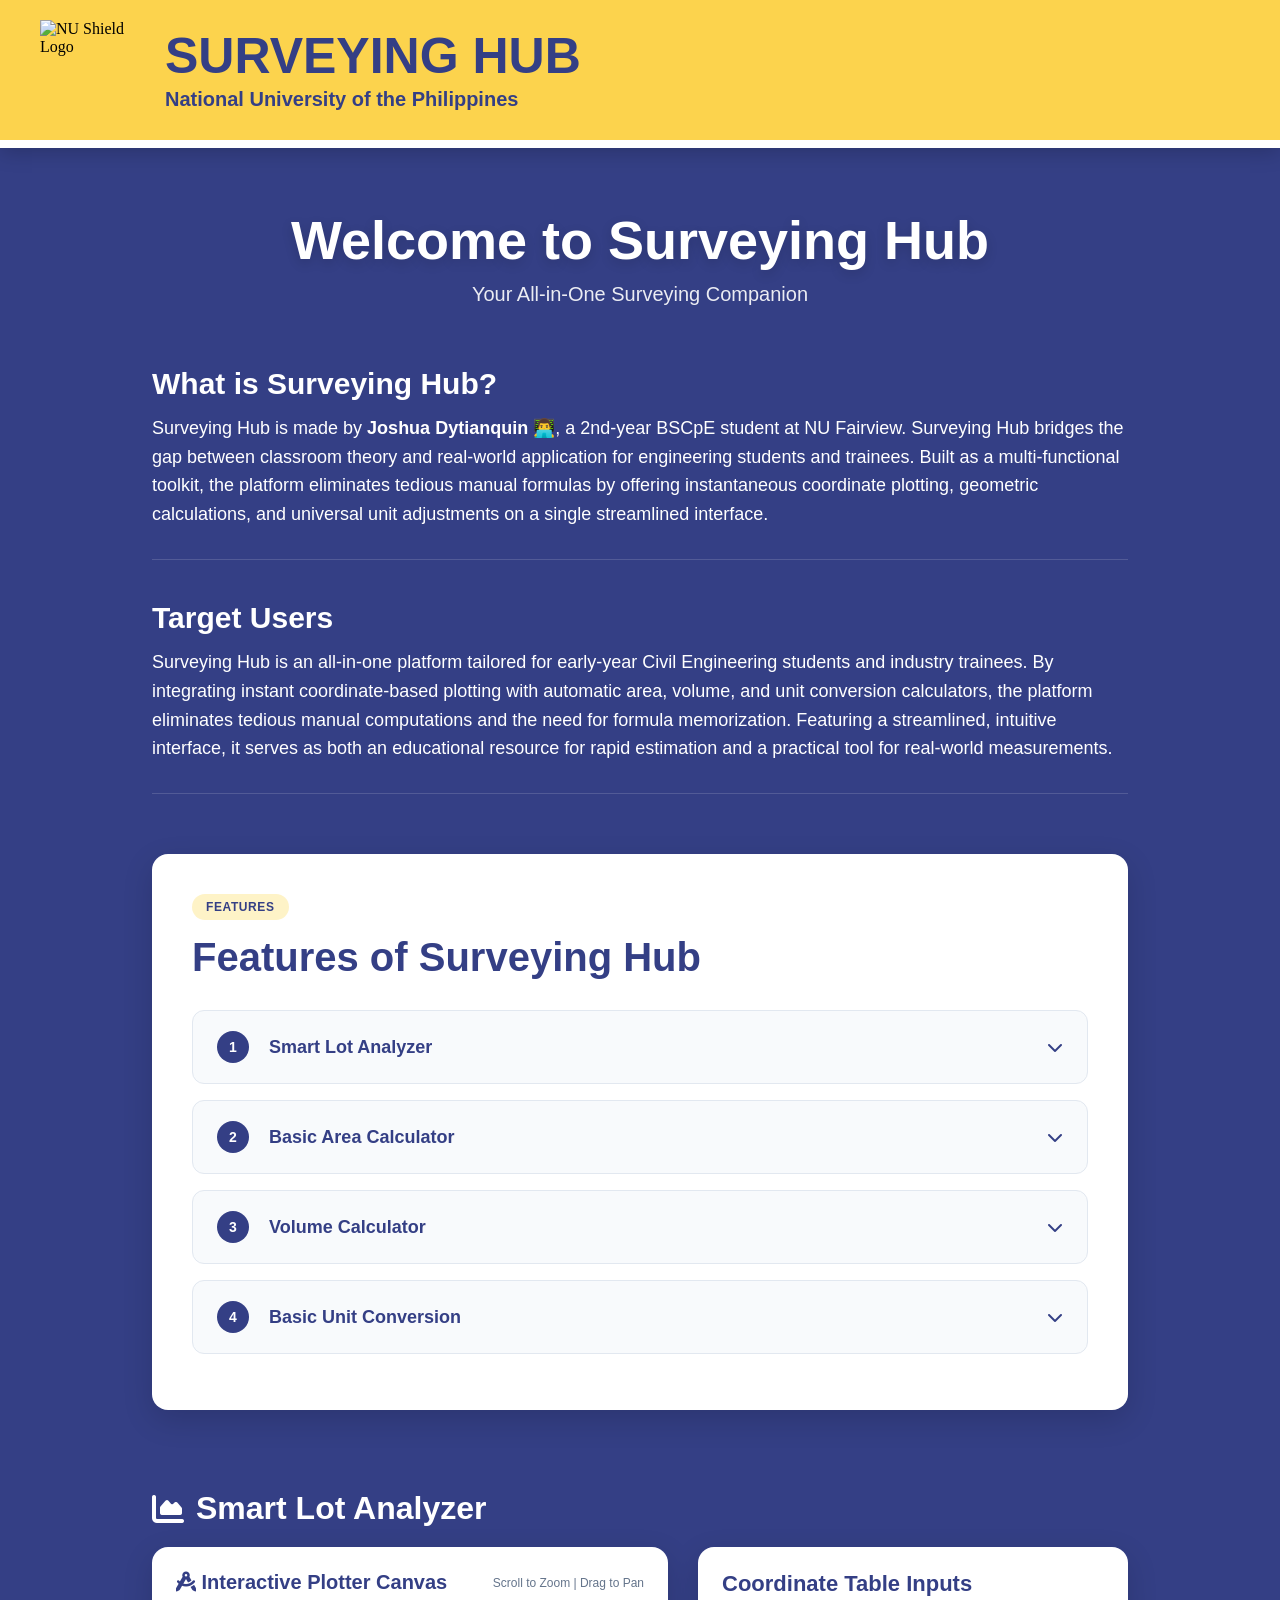
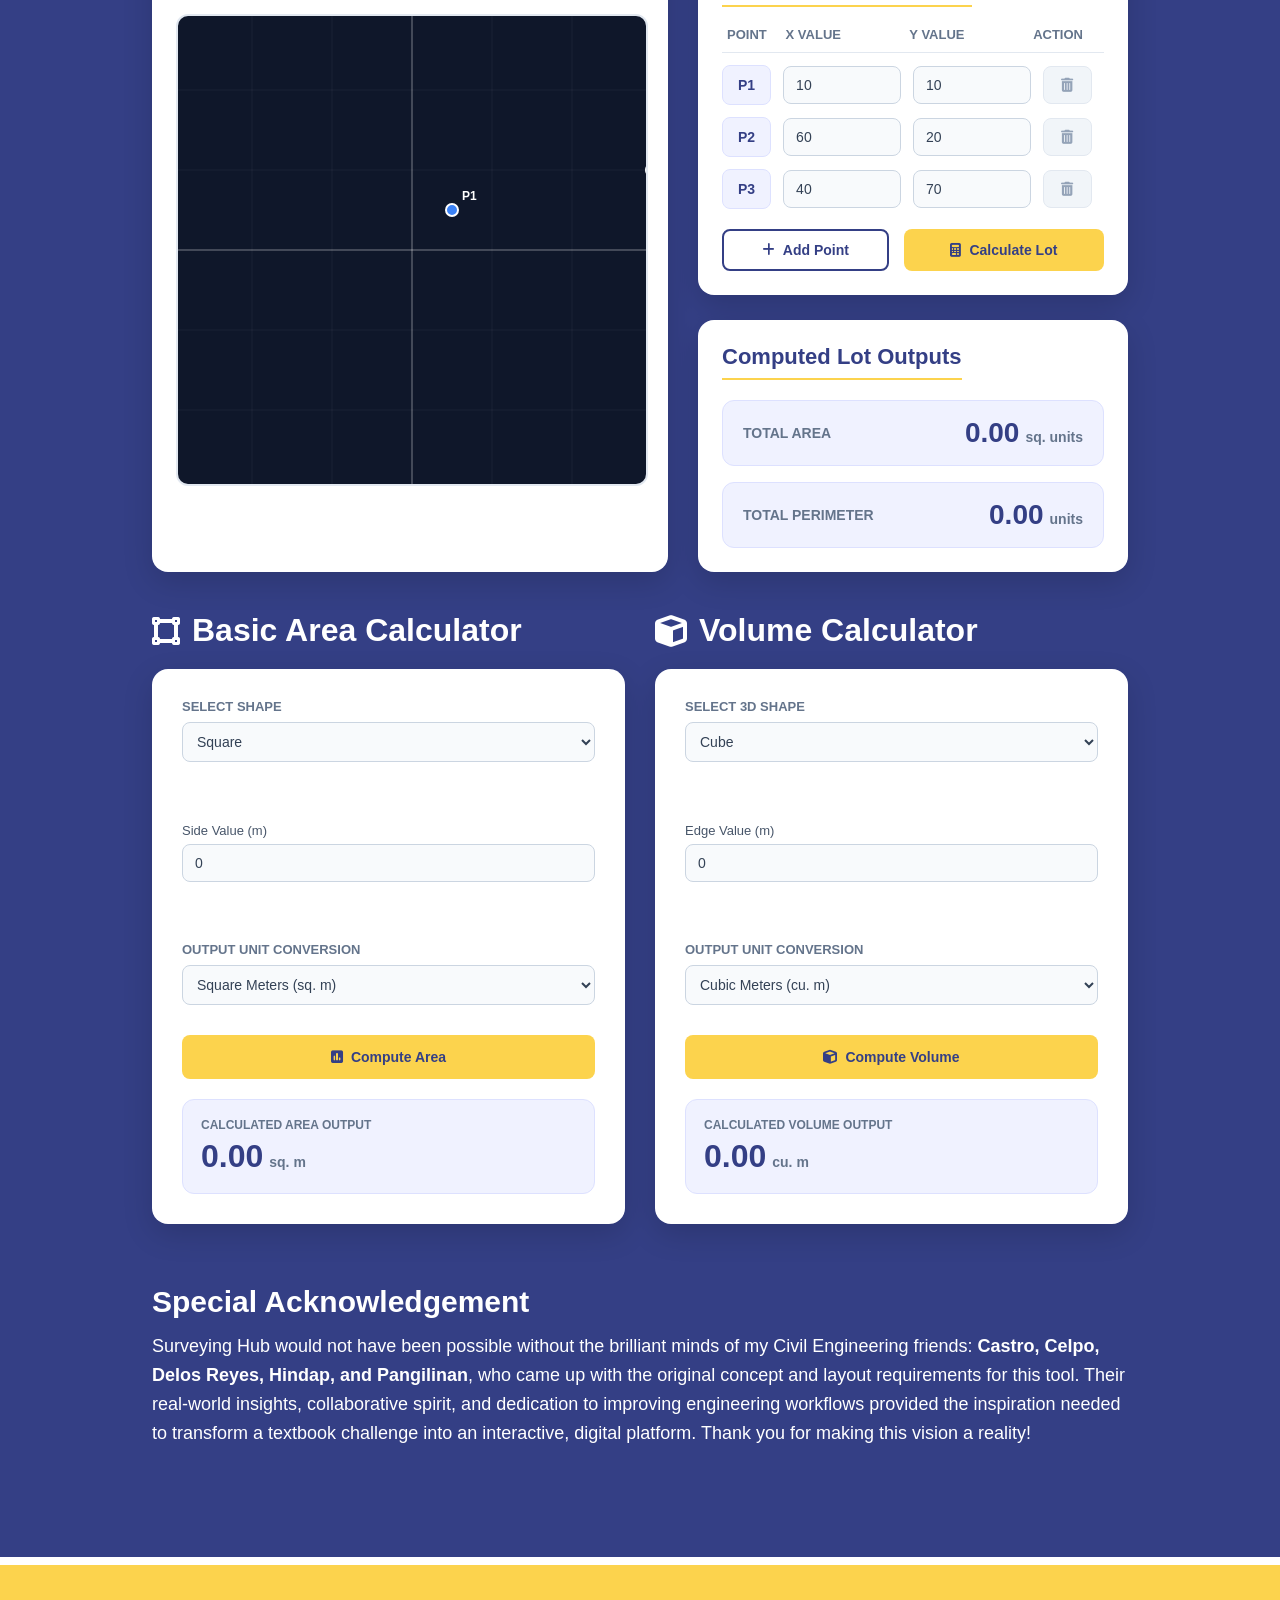
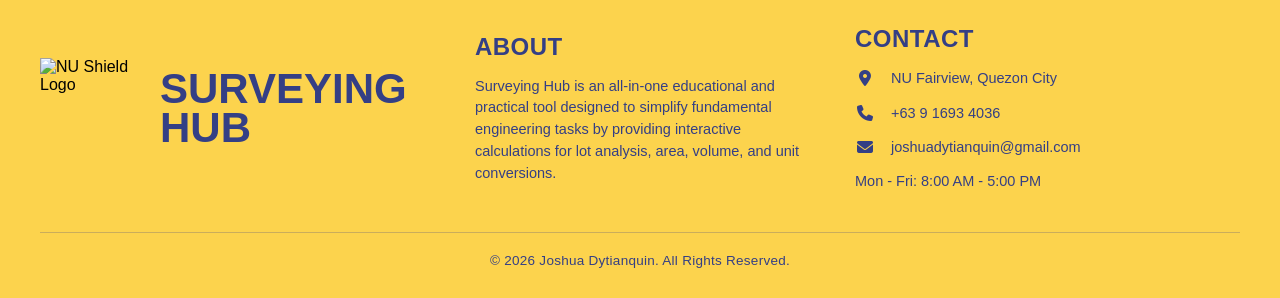
==== index.html @ 3cd9edbf "Rename surveyinghub.html to index.html" ====
<!DOCTYPE html>
<html lang="en">
<head>
    <meta charset="UTF-8">
    <meta name="viewport" content="width=device-width, initial-scale=1.0">
    <title>Surveying Hub</title>
    <link rel="stylesheet" href="https://cdnjs.cloudflare.com/ajax/libs/font-awesome/6.4.2/css/all.min.css">
    <link rel="stylesheet" href="surveyinghub.css">
</head>
<body>

    <div class="content-wrapper">
        <div class="banner-header">   
            <div class="header">
                <img 
                    src="https://upload.wikimedia.org/wikipedia/commons/9/90/NU_shield.svg" 
                    alt="NU Shield Logo"
                    width="100"
                    height="100"
                />
                <div class="header-text">
                    <h1 class="title">SURVEYING HUB</h1>
                    <h2 class="nu-title">National University of the Philippines</h2>
                </div>
            </div>   
        </div>

        <main class="main-content">
            <div class="welcome-section">
                <h1 class="welcome-title">Welcome to Surveying Hub</h1>
                <p class="welcome-text">Your All-in-One Surveying Companion</p>
            </div>

            <div class="description animate-up">
                <h1 class="description-title">What is Surveying Hub?</h1>
                <p class="description-text">Surveying Hub is made by <strong>Joshua Dytianquin 👨‍💻</strong>, a 2nd-year BSCpE student at NU Fairview. Surveying Hub bridges the gap between classroom theory and real-world application for engineering students and trainees. Built as a multi-functional toolkit, the platform eliminates tedious manual formulas by offering instantaneous coordinate plotting, geometric calculations, and universal unit adjustments on a single streamlined interface.</p>
            </div>

            <div class="description animate-up">
                <h1 class="description-title">Target Users</h1>
                <p class="description-text">Surveying Hub is an all-in-one platform tailored for early-year Civil Engineering students and industry trainees. By integrating instant coordinate-based plotting with automatic area, volume, and unit conversion calculators, the platform eliminates tedious manual computations and the need for formula memorization. Featuring a streamlined, intuitive interface, it serves as both an educational resource for rapid estimation and a practical tool for real-world measurements.</p>
            </div>

            <div class="card-feature animate-up">
                <div class="feature-badge">FEATURES</div>
                <h1 class="feature-main-title">Features of Surveying Hub</h1>

                <details class="feature-dropdown">
                    <summary>
                        <div class="summary-left">
                            <span class="feature-number">1</span>
                            <span class="feature-name">Smart Lot Analyzer</span>
                        </div>
                        <i class="fa-solid fa-chevron-down arrow-icon"></i>
                    </summary>
                    <div class="feature-answer">
                        <p>Allows users to input 3 or more dynamic (x, y) coordinate pairs to instantly generate a visual, plotted sketch of the polygon or lot shape. The built-in results panel systematically outputs the computed total area, total perimeter, and a comprehensive coordinates summary list for quick cross-checking and validation.</p>
                    </div>
                </details>

                <details class="feature-dropdown">
                    <summary>
                        <div class="summary-left">
                            <span class="feature-number">2</span>
                            <span class="feature-name">Basic Area Calculator</span>
                        </div>
                        <i class="fa-solid fa-chevron-down arrow-icon"></i>
                    </summary>
                    <div class="feature-answer">
                        <p>Provides rapid area assessments for standard geometric boundaries. Users can seamlessly calculate dimensions for shapes including Circles, Triangles, Rectangles, Squares, and Trapezoids by entering specific variables adapted directly to each configuration.</p>
                    </div>
                </details>

                <details class="feature-dropdown">
                    <summary>
                        <div class="summary-left">
                            <span class="feature-number">3</span>
                            <span class="feature-name">Volume Calculator</span>
                        </div>
                        <i class="fa-solid fa-chevron-down arrow-icon"></i>
                    </summary>
                    <div class="feature-answer">
                        <p>Computes three-dimensional measurements for essential geometric structures. Depending on the selected item—such as a Cube, Rectangular Prism, Cylinder, Sphere, or Cone—the program prompts users for layout parameters to calculate total volume capacities instantly.</p>
                    </div>
                </details>

                <details class="feature-dropdown">
                    <summary>
                        <div class="summary-left">
                            <span class="feature-number">4</span>
                            <span class="feature-name">Basic Unit Conversion</span>
                        </div>
                        <i class="fa-solid fa-chevron-down arrow-icon"></i>
                    </summary>
                    <div class="feature-answer">
                        <p>A specialized processing module designed for surveying-related units. Users select their required data matrix parameters to translate values accurately across fundamental engineering scales without executing manual calculations.</p>
                    </div>
                </details>
            </div>

            <div class="analyzer-section-wrapper animate-up">
                <h2 class="workspace-main-title"><i class="fa-solid fa-chart-area"></i> Smart Lot Analyzer</h2>
                
                <div class="analyzer-workspace">
                    <div class="workspace-left">
                        <div class="canvas-container">
                            <div class="canvas-header">
                                <span><i class="fa-solid fa-compass-drafting"></i> Interactive Plotter Canvas</span>
                                <span class="canvas-hint">Scroll to Zoom | Drag to Pan</span>
                            </div>
                            <canvas id="plotterCanvas" class="canvas-mock"></canvas>
                        </div>
                    </div>

                    <div class="workspace-right">
                        <div class="control-panel">
                            <h2 class="panel-section-title">Coordinate Table Inputs</h2>
                            
                            <div class="coord-row-header">
                                <span>Point</span>
                                <span>X Value</span>
                                <span>Y Value</span>
                                <span>Action</span>
                            </div>

                            <div id="coordinateContainer" class="coordinate-rows-container">
                                <div class="coord-input-row">
                                    <span class="point-index">P1</span>
                                    <input type="number" value="10" class="coord-field coord-x">
                                    <input type="number" value="10" class="coord-field coord-y">
                                    <button type="button" class="delete-row-btn" disabled><i class="fa-solid fa-trash-can"></i></button>
                                </div>
                                <div class="coord-input-row">
                                    <span class="point-index">P2</span>
                                    <input type="number" value="60" class="coord-field coord-x">
                                    <input type="number" value="20" class="coord-field coord-y">
                                    <button type="button" class="delete-row-btn" disabled><i class="fa-solid fa-trash-can"></i></button>
                                </div>
                                <div class="coord-input-row">
                                    <span class="point-index">P3</span>
                                    <input type="number" value="40" class="coord-field coord-x">
                                    <input type="number" value="70" class="coord-field coord-y">
                                    <button type="button" class="delete-row-btn" disabled><i class="fa-solid fa-trash-can"></i></button>
                                </div>
                            </div>
                            
                            <div class="action-buttons-group">
                                <button type="button" id="addPointBtn" class="add-point-btn"><i class="fa-solid fa-plus"></i> Add Point</button>
                                <button type="button" id="calculateBtn" class="calculate-action-btn"><i class="fa-solid fa-calculator"></i> Calculate Lot</button>
                            </div>
                        </div>

                        <div class="results-panel">
                            <h2 class="panel-section-title">Computed Lot Outputs</h2>
                            <div class="output-grid">
                                <div class="output-card">
                                    <span class="output-label">Total Area</span>
                                    <div class="output-value-wrapper">
                                        <span id="areaOutput" class="output-number">0.00</span>
                                        <span class="output-unit">sq. units</span>
                                    </div>
                                </div>
                                <div class="output-card">
                                    <span class="output-label">Total Perimeter</span>
                                    <div class="output-value-wrapper">
                                        <span id="perimeterOutput" class="output-number">0.00</span>
                                        <span class="output-unit">units</span>
                                    </div>
                                </div>
                            </div>
                        </div>
                    </div>
                </div>
            </div>

            <div class="calculators-section-wrapper animate-up">
                <div class="calculator-column-block">
                    <h2 class="workspace-main-title"><i class="fa-solid fa-vector-square"></i> Basic Area Calculator</h2>
                    <div class="calc-box">
                        <div class="selector-wrapper">
                            <label class="input-label-tag">Select Shape</label>
                            <select id="areaShapeSelector" class="calc-select">
                                <option value="square">Square</option>
                                <option value="rectangle">Rectangle</option>
                                <option value="circle">Circle</option>
                                <option value="triangle">Triangle</option>
                                <option value="trapezoid">Trapezoid</option>
                            </select>
                        </div>

                        <div id="areaInputsContainer" class="dynamic-inputs-container"></div>

                        <div class="selector-wrapper">
                            <label class="input-label-tag">Output Unit Conversion</label>
                            <select id="areaUnitSelector" class="calc-select">
                                <option value="sq_m">Square Meters (sq. m)</option>
                                <option value="sq_cm">Square Centimeters (sq. cm)</option>
                                <option value="sq_ft">Square Feet (sq. ft)</option>
                                <option value="hectare">Hectares (ha)</option>
                                <option value="acre">Acres (ac)</option>
                            </select>
                        </div>

                        <button type="button" id="btnCalcArea" class="compute-box-btn"><i class="fa-solid fa-square-poll-vertical"></i> Compute Area</button>

                        <div class="calc-results-display">
                            <span class="calc-result-lbl">Calculated Area Output</span>
                            <div class="calc-result-val-block">
                                <span id="lblAreaResult" class="calc-result-num">0.00</span>
                                <span id="lblAreaUnit" class="calc-result-unit">sq. m</span>
                            </div>
                        </div>
                    </div>
                </div>

                <div class="calculator-column-block">
                    <h2 class="workspace-main-title"><i class="fa-solid fa-cube"></i> Volume Calculator</h2>
                    <div class="calc-box">
                        <div class="selector-wrapper">
                            <label class="input-label-tag">Select 3D Shape</label>
                            <select id="volumeShapeSelector" class="calc-select">
                                <option value="cube">Cube</option>
                                <option value="prism">Rectangular Prism</option>
                                <option value="cylinder">Cylinder</option>
                                <option value="sphere">Sphere</option>
                                <option value="cone">Cone</option>
                            </select>
                        </div>

                        <div id="volumeInputsContainer" class="dynamic-inputs-container"></div>

                        <div class="selector-wrapper">
                            <label class="input-label-tag">Output Unit Conversion</label>
                            <select id="volumeUnitSelector" class="calc-select">
                                <option value="cu_m">Cubic Meters (cu. m)</option>
                                <option value="cu_cm">Cubic Centimeters (cu. cm)</option>
                                <option value="cu_ft">Cubic Feet (cu. ft)</option>
                                <option value="liter">Liters (L)</option>
                                <option value="gallon">Gallons (gal)</option>
                            </select>
                        </div>

                        <button type="button" id="btnCalcVolume" class="compute-box-btn"><i class="fa-solid fa-cube"></i> Compute Volume</button>

                        <div class="calc-results-display">
                            <span class="calc-result-lbl">Calculated Volume Output</span>
                            <div class="calc-result-val-block">
                                <span id="lblVolumeResult" class="calc-result-num">0.00</span>
                                <span id="lblVolumeUnit" class="calc-result-unit">cu. m</span>
                            </div>
                        </div>
                    </div>
                </div>
            </div>

            <div class="description text-white-border animate-up">
                <h1 class="description-title">Special Acknowledgement</h1>
                <p class="description-text no-border-bottom">Surveying Hub would not have been possible without the brilliant minds of my Civil Engineering friends: <strong>Castro, Celpo, Delos Reyes, Hindap, and Pangilinan</strong>, who came up with the original concept and layout requirements for this tool. Their real-world insights, collaborative spirit, and dedication to improving engineering workflows provided the inspiration needed to transform a textbook challenge into an interactive, digital platform. Thank you for making this vision a reality!</p>
            </div>
        </main>

    </div>

    <footer class="site-footer">
        <div class="footer-main">
            
            <div class="brand-block">
                <img 
                    src="https://upload.wikimedia.org/wikipedia/commons/9/90/NU_shield.svg" 
                    alt="NU Shield Logo"
                    width="100"
                    height="100"
                />
                <div class="title-footer">
                    <h1 class="footer-title">SURVEYING</h1>
                    <h1 class="footer-title">HUB</h1>
                </div>
            </div>
                
            <div class="about-prog">
                <h2 class="footer-about">ABOUT</h2>
                <p class="about-text">Surveying Hub is an all-in-one educational and practical tool designed to simplify fundamental engineering tasks by providing interactive calculations for lot analysis, area, volume, and unit conversions.</p>
            </div>

            <div class="contact-section">
                <h3 class="contact">CONTACT</h3>
                <ul class="contact-list">
                    <li>
                        <i class="fa-solid fa-location-dot"></i>
                        <span>NU Fairview, Quezon City</span>
                    </li>
                    <li>
                        <i class="fa-solid fa-phone"></i>
                        <span>+63 9 1693 4036</span>
                    </li>
                    <li>
                        <i class="fa-solid fa-envelope"></i>
                        <span>joshuadytianquin@gmail.com</span>
                    </li>
                    <li>
                        <span>Mon - Fri: 8:00 AM - 5:00 PM</span>
                    </li>
                </ul>
            </div>

        </div>

        <div class="footer-bottom">
            <p>&copy; 2026 Joshua Dytianquin. All Rights Reserved.</p>
        </div>
    </footer>

    <script src="surveyinghub.js"></script>
            
</body>
</html>
---- surveyinghub.css ----
html, body {
    height: 100%;
    margin: 0;
    padding: 0;
    scroll-behavior: smooth;
}

body {
    background-color: #343F85; 
    display: flex;
    flex-direction: column;
    overflow-x: hidden;
}

.content-wrapper {
    flex: 1 0 auto; 
    display: flex;
    flex-direction: column;
}

.main-content {
    flex: 1;
    display: flex;
    flex-direction: column;
    justify-content: center;
    align-items: center;
    padding: 60px 30px;
    box-sizing: border-box;
}

.banner-header {
    background-color: #FCD34D; 
    width: 100%;
    height: auto; 
    border-bottom: 8px solid #FFFFFF;
    box-sizing: border-box;
    box-shadow: 0 4px 20px rgba(0, 0, 0, 0.2);
}

.header {
    display: flex;
    flex-direction: row;
    justify-content: flex-start; 
    align-items: center;        
    gap: 25px;                  
    padding: 20px 40px;         
    width: 100%;
    box-sizing: border-box;
}

.header-text {
    display: flex;
    flex-direction: column;
    gap: 4px; 
}

.title {
    color: #343F85;
    font-family: 'Gill Sans', 'Gill Sans MT', Calibri, 'Trebuchet MS', sans-serif;
    font-size: 50px;     
    font-weight: 800;
    line-height: 1.1;
    text-transform: uppercase;
    margin: 0;          
}

.nu-title {
    color: #343F85;
    font-family: Arial, Helvetica, sans-serif;
    font-size: 20px;
    margin: 0;
}

.welcome-section {
    color: #FFFFFF;
    display: flex;
    flex-direction: column;
    justify-content: center;
    align-items: center;
    text-align: center;
    margin-bottom: 20px;
}

.welcome-title {
    font-family: 'Gill Sans', 'Gill Sans MT', Calibri, 'Trebuchet MS', sans-serif;
    font-size: 54px;
    font-weight: bold;
    margin: 0 0 10px 0;
    line-height: 1.2;
    text-shadow: 0 4px 12px rgba(0, 0, 0, 0.15);
}

.welcome-text {
    font-family: Arial, Helvetica, sans-serif;
    font-size: 20px;
    margin: 0;
    opacity: 0.9;
}

.description {
    color: #FFFFFF;
    display: flex;
    flex-direction: column;
    text-align: left;
    margin: 40px 0 0 0;
    width: 80%;
}

.description-title {
    font-family: 'Gill Sans', 'Gill Sans MT', Calibri, 'Trebuchet MS', sans-serif;
    font-size: 30px;
    font-weight: bold;
    line-height: 1.2;
    margin: 0 0 12px 0;
}

.description-text {
    font-family: Arial, Helvetica, sans-serif;
    font-size: 18px;
    line-height: 1.6;
    margin: 0;
    padding-bottom: 30px;
    border-bottom: 1px solid rgba(255, 255, 255, 0.15);
}

.text-white-border {
    margin-top: 20px;
    margin-bottom: 40px;
}

.no-border-bottom {
    border-bottom: none;
    padding-bottom: 10px;
}

.card-feature {
    background-color: #FFFFFF;
    width: 80%;
    height: auto;
    margin: 60px 0 40px 0;
    padding: 40px;
    box-sizing: border-box;
    border-radius: 16px;
    box-shadow: 0 10px 30px rgba(0, 0, 0, 0.15);
    transition: transform 0.3s ease;
}

.card-feature:hover {
    transform: translateY(-2px);
}

.feature-badge {
    background-color: #FEF3C7;
    color: #343F85;
    font-family: Arial, sans-serif;
    font-size: 12px;
    font-weight: bold;
    letter-spacing: 0.05em;
    padding: 6px 14px;
    border-radius: 20px;
    display: inline-block;
    margin-bottom: 15px;
}

.feature-main-title {
    color: #343F85;
    font-family: 'Gill Sans', 'Gill Sans MT', Calibri, sans-serif;
    font-size: 40px;
    font-weight: bold;
    margin: 0 0 30px 0;
}

.feature-dropdown {
    background-color: #F8FAFC;
    border: 1px solid #E2E8F0;
    border-radius: 12px;
    margin-bottom: 16px;
    overflow: hidden;
    transition: all 0.3s ease;
}

.feature-dropdown:hover {
    border-color: #CBD5E1;
    box-shadow: 0 4px 12px rgba(0,0,0,0.03);
}

summary {
    list-style: none;
    display: flex;
    justify-content: space-between;
    align-items: center;
    padding: 20px 24px;
    cursor: pointer;
    user-select: none;
}

summary::-webkit-details-marker {
    display: none;
}

.summary-left {
    display: flex;
    align-items: center;
    gap: 20px;
}

.feature-number {
    background-color: #343F85;
    color: #FFFFFF;
    font-family: Arial, sans-serif;
    font-weight: bold;
    font-size: 14px;
    width: 32px;
    height: 32px;
    border-radius: 50%;
    display: flex;
    align-items: center;
    justify-content: center;
    flex-shrink: 0;
}

.feature-name {
    color: #343F85;
    font-family: Arial, sans-serif;
    font-size: 18px;
    font-weight: bold;
}

.arrow-icon {
    color: #343F85;
    font-size: 16px;
    transition: transform 0.3s cubic-bezier(0.4, 0, 0.2, 1);
}

.feature-dropdown[open] .arrow-icon {
    transform: rotate(180deg);
}

.feature-answer {
    padding: 0 24px 24px 76px;
    border-top: 1px dashed rgba(52, 63, 133, 0.1);
    background-color: #FFFFFF;
}

.feature-answer p {
    color: #475569;
    font-family: Arial, sans-serif;
    font-size: 15px;
    line-height: 1.6;
    margin: 15px 0 0 0;
}

.analyzer-section-wrapper {
    width: 80%;
    margin: 40px 0 40px 0;
    display: flex;
    flex-direction: column;
    align-items: flex-start;
}

.workspace-main-title {
    color: #FFFFFF;
    font-family: 'Gill Sans', 'Gill Sans MT', Calibri, sans-serif;
    font-size: 32px;
    font-weight: bold;
    margin: 0 0 20px 0;
    display: flex;
    align-items: center;
    gap: 12px;
}

.analyzer-workspace {
    display: flex;
    flex-direction: row;
    width: 100%;
    gap: 30px;
}

.workspace-left {
    flex: 1.2;
    display: flex;
    flex-direction: column;
}

.workspace-right {
    flex: 1;
    display: flex;
    flex-direction: column;
    gap: 25px;
}

.canvas-container {
    background-color: #FFFFFF;
    border-radius: 16px;
    padding: 24px;
    box-sizing: border-box;
    box-shadow: 0 10px 30px rgba(0, 0, 0, 0.15);
    display: flex;
    flex-direction: column;
    height: 100%;
}

.canvas-header {
    color: #343F85;
    font-family: 'Gill Sans', sans-serif;
    font-size: 20px;
    font-weight: bold;
    margin-bottom: 20px;
    display: flex;
    align-items: center;
    gap: 10px;
}

.canvas-hint {
    font-family: Arial, sans-serif;
    font-size: 12px;
    color: #64748B;
    font-weight: normal;
    margin-left: auto;
}

.canvas-mock {
    background-color: #0F172A;
    border: 2px solid #E2E8F0;
    border-radius: 12px;
    width: 100%;
    aspect-ratio: 1 / 1;
    position: relative;
    overflow: hidden;
    cursor: grab;
    display: block;
    transition: box-shadow 0.3s ease;
}

.canvas-mock:active {
    cursor: grabbing;
    box-shadow: inset 0 0 20px rgba(0,0,0,0.6);
}

.control-panel, .results-panel {
    background-color: #FFFFFF;
    border-radius: 16px;
    padding: 24px;
    box-sizing: border-box;
    box-shadow: 0 10px 30px rgba(0, 0, 0, 0.15);
}

.panel-section-title {
    color: #343F85;
    font-family: 'Gill Sans', sans-serif;
    font-size: 22px;
    font-weight: bold;
    margin: 0 0 20px 0;
    border-bottom: 2px solid #FCD34D;
    padding-bottom: 8px;
    display: inline-block;
}

.coord-row-header {
    display: grid;
    grid-template-columns: 0.5fr 1.2fr 1.2fr 0.5fr;
    gap: 12px;
    padding: 0 21px 10px 5px; 
    color: #64748B;
    font-family: Arial, sans-serif;
    font-size: 13px;
    font-weight: bold;
    text-transform: uppercase;
    border-bottom: 1px solid #E2E8F0;
    margin-bottom: 12px;
}

.coordinate-rows-container {
    display: flex;
    flex-direction: column;
    gap: 12px;
    margin-bottom: 20px;
    max-height: 250px; 
    overflow-y: scroll; 
    padding-right: 12px; 
}

.coordinate-rows-container::-webkit-scrollbar,
.dynamic-inputs-container::-webkit-scrollbar {
    width: 6px;
}

.coordinate-rows-container::-webkit-scrollbar-track,
.dynamic-inputs-container::-webkit-scrollbar-track {
    background: #F1F5F9;
    border-radius: 4px;
}

.coordinate-rows-container::-webkit-scrollbar-thumb,
.dynamic-inputs-container::-webkit-scrollbar-thumb {
    background: #CBD5E1;
    border-radius: 4px;
}

.coordinate-rows-container::-webkit-scrollbar-thumb:hover,
.dynamic-inputs-container::-webkit-scrollbar-thumb:hover {
    background: #94A3B8;
}

.coord-input-row {
    display: grid;
    grid-template-columns: 0.5fr 1.2fr 1.2fr 0.5fr;
    gap: 12px;
    align-items: center;
}

.point-index {
    color: #343F85;
    font-family: Arial, sans-serif;
    font-weight: bold;
    font-size: 14px;
    background-color: #F0F2FF;
    height: 38px;
    display: flex;
    align-items: center;
    justify-content: center;
    border-radius: 8px;
    border: 1px solid #DDE1FF;
}

.coord-field {
    width: 100%;
    height: 38px;
    border: 1px solid #CBD5E1;
    border-radius: 8px;
    padding: 0 12px;
    box-sizing: border-box;
    font-family: Arial, sans-serif;
    font-size: 14px;
    color: #334155;
    background-color: #F8FAFC;
    transition: all 0.2s ease;
}

.coord-field:focus {
    outline: none;
    border-color: #343F85;
    background-color: #FFFFFF;
    box-shadow: 0 0 0 3px rgba(52, 63, 133, 0.1);
}

.delete-row-btn {
    height: 38px;
    background-color: #FFE4E6;
    color: #E11D48;
    border: 1px solid #FECDD3;
    border-radius: 8px;
    cursor: pointer;
    display: flex;
    align-items: center;
    justify-content: center;
    font-size: 14px;
    transition: all 0.2s ease;
}

.delete-row-btn:hover:not(:disabled) {
    background-color: #E11D48;
    color: #FFFFFF;
    border-color: #E11D48;
    box-shadow: 0 4px 12px rgba(225, 29, 72, 0.2);
}

.delete-row-btn:disabled {
    background-color: #F1F5F9;
    color: #94A3B8;
    border-color: #E2E8F0;
    cursor: not-allowed;
}

.action-buttons-group {
    display: grid;
    grid-template-columns: 1fr 1.2fr;
    gap: 15px;
}

.add-point-btn {
    height: 42px;
    background-color: #FFFFFF;
    color: #343F85;
    border: 2px solid #343F85;
    border-radius: 8px;
    font-family: Arial, sans-serif;
    font-size: 14px;
    font-weight: bold;
    cursor: pointer;
    display: flex;
    align-items: center;
    justify-content: center;
    gap: 8px;
    transition: all 0.2s ease;
}

.add-point-btn:hover {
    background-color: #343F85;
    color: #FFFFFF;
    box-shadow: 0 4px 12px rgba(52, 63, 133, 0.2);
}

.calculate-action-btn, .compute-box-btn {
    height: 42px;
    background-color: #FCD34D;
    color: #343F85;
    border: none;
    border-radius: 8px;
    font-family: Arial, sans-serif;
    font-size: 14px;
    font-weight: bold;
    cursor: pointer;
    display: flex;
    align-items: center;
    justify-content: center;
    gap: 8px;
    transition: all 0.2s ease;
}

.calculate-action-btn:hover, .compute-box-btn:hover {
    background-color: #FBBF24;
    box-shadow: 0 4px 12px rgba(251, 191, 36, 0.3);
}

.calculate-action-btn:active, .compute-box-btn:active, .add-point-btn:active {
    transform: scale(0.98);
}

.compute-box-btn {
    width: 100%;
    margin-top: 10px;
    height: 44px;
}

.calculators-section-wrapper {
    display: grid;
    grid-template-columns: 1fr 1fr;
    width: 80%;
    gap: 30px;
    margin-bottom: 40px;
}

.calculator-column-block {
    display: flex;
    flex-direction: column;
}

.calc-box {
    background-color: #FFFFFF;
    border-radius: 16px;
    padding: 30px;
    box-sizing: border-box;
    box-shadow: 0 10px 30px rgba(0, 0, 0, 0.15);
    display: flex;
    flex-direction: column;
    gap: 20px;
    flex: 1;
}

.selector-wrapper {
    display: flex;
    flex-direction: column;
    gap: 8px;
}

.input-label-tag {
    color: #64748B;
    font-family: Arial, sans-serif;
    font-size: 13px;
    font-weight: bold;
    text-transform: uppercase;
}

.calc-select {
    height: 40px;
    border: 1px solid #CBD5E1;
    border-radius: 8px;
    padding: 0 10px;
    font-family: Arial, sans-serif;
    font-size: 14px;
    color: #334155;
    background-color: #F8FAFC;
    outline: none;
    cursor: pointer;
    transition: border-color 0.2s ease;
}

.calc-select:focus {
    border-color: #343F85;
}

.dynamic-inputs-container {
    display: flex;
    flex-direction: column;
    gap: 15px;
    min-height: 140px;
    justify-content: center;
}

.calc-input-group {
    display: flex;
    flex-direction: column;
    gap: 6px;
}

.calc-input-group span {
    font-family: Arial, sans-serif;
    font-size: 13px;
    color: #475569;
}

.calc-results-display {
    background-color: #F0F2FF;
    border: 1px solid #DDE1FF;
    border-radius: 12px;
    padding: 18px;
    display: flex;
    flex-direction: column;
    gap: 6px;
    margin-top: auto;
}

.calc-result-lbl {
    color: #64748B;
    font-family: Arial, sans-serif;
    font-size: 12px;
    font-weight: bold;
    text-transform: uppercase;
}

.calc-result-val-block {
    display: flex;
    align-items: baseline;
    gap: 6px;
}

.calc-result-num {
    color: #343F85;
    font-family: 'Gill Sans', sans-serif;
    font-size: 32px;
    font-weight: bold;
}

.calc-result-unit {
    color: #64748B;
    font-family: Arial, sans-serif;
    font-size: 14px;
    font-weight: bold;
}

.output-grid {
    display: flex;
    flex-direction: column;
    gap: 16px;
}

.output-card {
    background-color: #F0F2FF;
    border: 1px solid #DDE1FF;
    border-radius: 12px;
    padding: 16px 20px;
    display: flex;
    justify-content: space-between;
    align-items: center;
}

.output-label {
    color: #64748B;
    font-family: Arial, sans-serif;
    font-size: 14px;
    font-weight: bold;
    text-transform: uppercase;
}

.output-value-wrapper {
    display: flex;
    align-items: baseline;
    gap: 6px;
}

.output-number {
    color: #343F85;
    font-family: 'Gill Sans', sans-serif;
    font-size: 28px;
    font-weight: bold;
}

.output-unit {
    color: #64748B;
    font-family: Arial, sans-serif;
    font-size: 14px;
    font-weight: bold;
}

.site-footer {
    background-color: #FCD34D; 
    width: 100%;
    height: auto; 
    border-top: 8px solid #FFFFFF;
    box-sizing: border-box;
    padding: 60px 40px 30px 40px; 
    font-family: Arial, Helvetica, sans-serif;
    flex-shrink: 0; 
}

.footer-main {
    display: flex;
    flex-direction: row;
    justify-content: space-between; 
    align-items: center;        
    gap: 50px;                      
    max-width: 1200px;              
    margin: 0 auto;                 
}

.brand-block {
    display: flex;
    align-items: center;
    gap: 20px;
    width: 35%;                     
}

.footer-title {
    color: #343F85;
    font-family: 'Gill Sans', 'Gill Sans MT', Calibri, sans-serif;
    font-size: 42px; 
    font-weight: 800;
    line-height: 0.95;
    text-transform: uppercase;
    margin: 0;
}

.about-prog {
    width: 30%;                     
}

.footer-about {
    color: #343F85; 
    margin: 0 0 15px 0;             
    font-size: 24px;
    font-weight: bold;
    letter-spacing: 0.02em;
}

.about-text {
    color: #343F85;
    font-size: 14.5px;
    line-height: 1.5;               
    margin: 0;
}

.contact-section {
    width: 35%;
}

.contact {
    color: #343F85; 
    margin: 0 0 15px 0;             
    font-size: 24px;
    font-weight: bold;
    letter-spacing: 0.02em;
}

.contact-list {
    list-style: none; 
    padding: 0;
    margin: 0; 
    display: flex;
    flex-direction: column;
    gap: 14px;                      
}

.contact-list li {
    display: flex;
    align-items: flex-start;        
    gap: 16px;           
    color: #343F85; 
    font-size: 14.5px;
    line-height: 1.4;
}

.contact-list li i {
    color: #343F85; 
    font-size: 16px;     
    width: 20px;                    
    text-align: center;  
    margin-top: 2px;                
}

.footer-bottom {
    max-width: 1200px;              
    margin: 40px auto 0 auto;       
    padding-top: 20px;              
    border-top: 1px solid rgba(52, 63, 133, 0.25); 
    text-align: center;             
}

.footer-bottom p {
    color: #343F85;                 
    font-size: 13.5px;
    letter-spacing: 0.02em;
    margin: 0;
}

.animate-up {
    opacity: 0;
    transform: translateY(20px);
    animation: fadeUpIn 0.6s ease forwards;
}

.description:nth-child(2) { animation-delay: 0.1s; }
.description:nth-child(3) { animation-delay: 0.2s; }
.card-feature { animation-delay: 0.3s; }
.analyzer-section-wrapper { animation-delay: 0.4s; }
.calculators-section-wrapper { animation-delay: 0.5s; }

@keyframes fadeUpIn {
    to {
        opacity: 1;
        transform: translateY(0);
    }
}

@media (max-width: 992px) {
    .header {
        flex-direction: column;     
        text-align: center;
        gap: 15px;
    }
    
    .title {
        font-size: 38px;            
    }

    .footer-main {
        flex-direction: column;     
        gap: 40px;
    }
    
    .analyzer-section-wrapper, .analyzer-workspace, .calculators-section-wrapper {
        flex-direction: column;
        width: 100%;
    }

    .action-buttons-group {
        grid-template-columns: 1fr;
    }

    .main-content, .brand-block, .about-prog, .contact-section, .card-feature {
        width: 100%;                
    }
    
    .feature-answer {
        padding: 0 24px 24px 24px;
    }
    
    .coord-row-header {
        padding-right: 5px;
    }
    
    .coordinate-rows-container {
        padding-right: 0;
    }
}
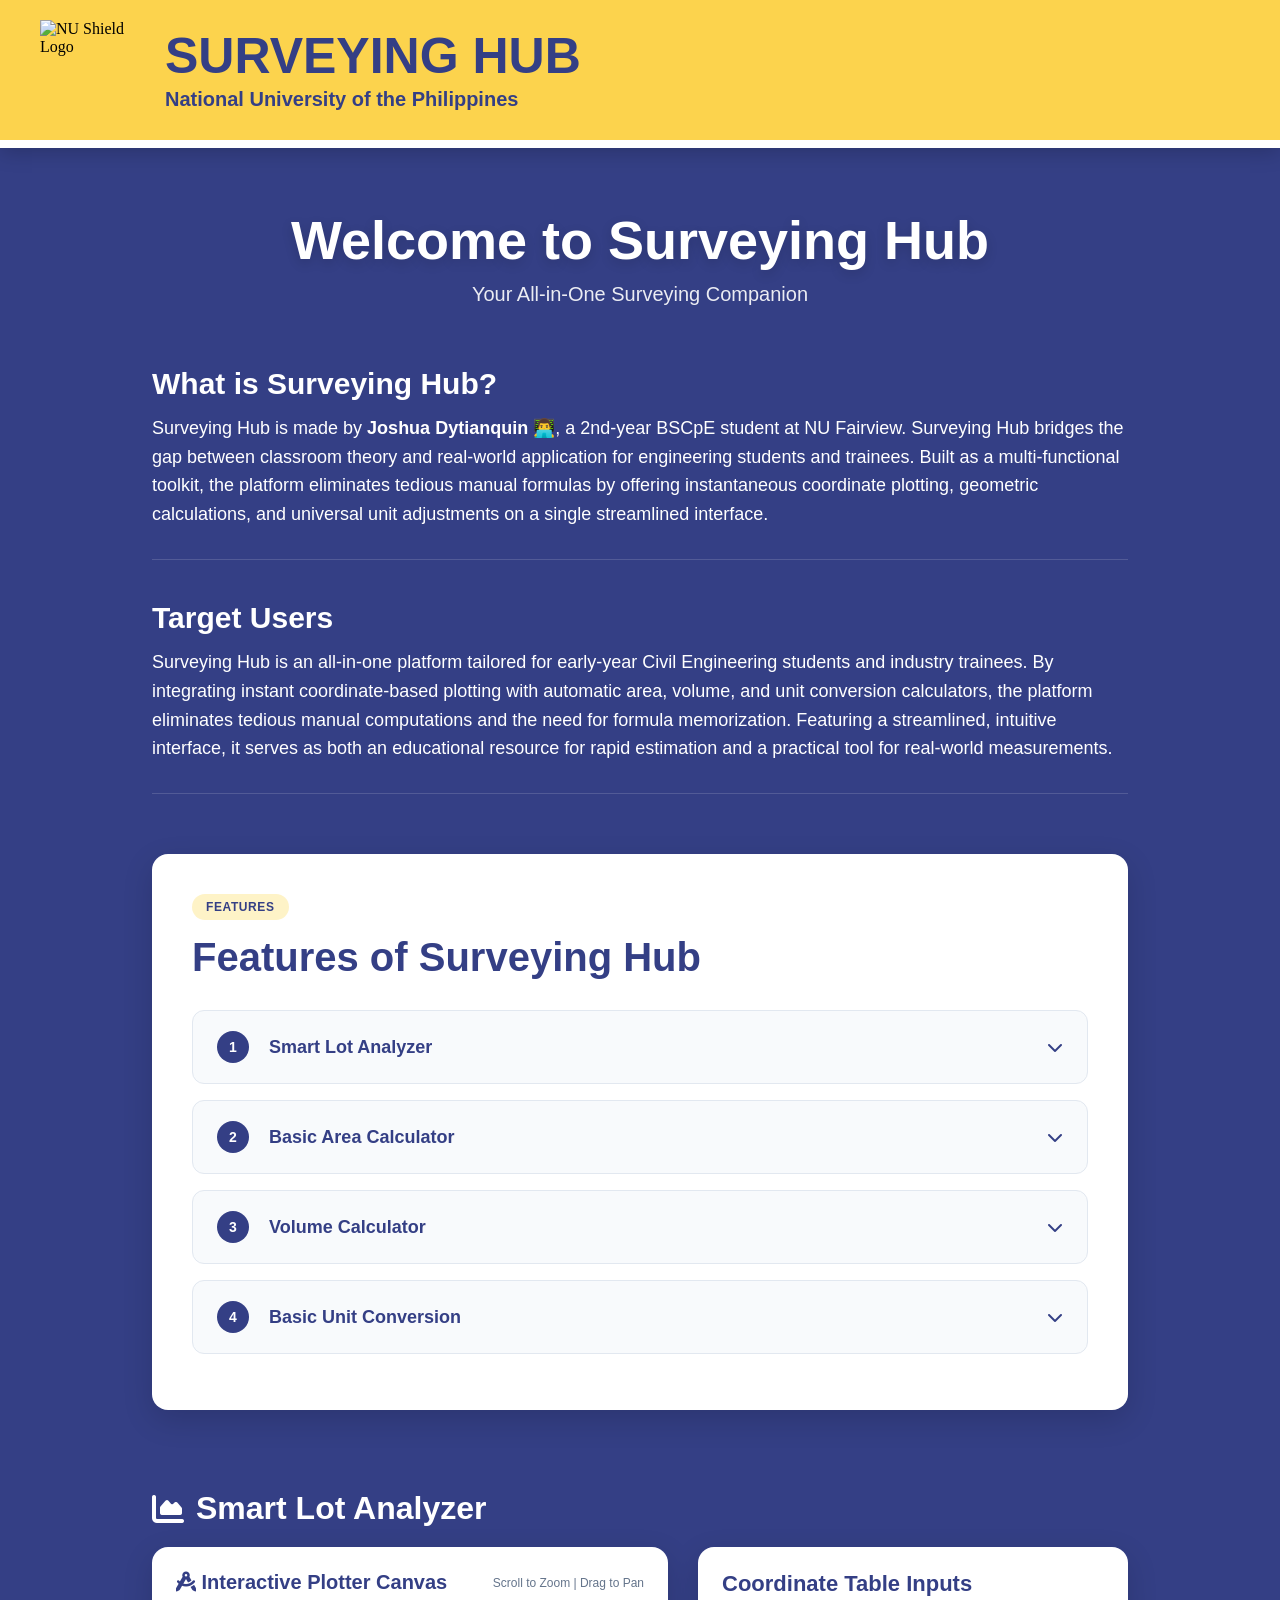
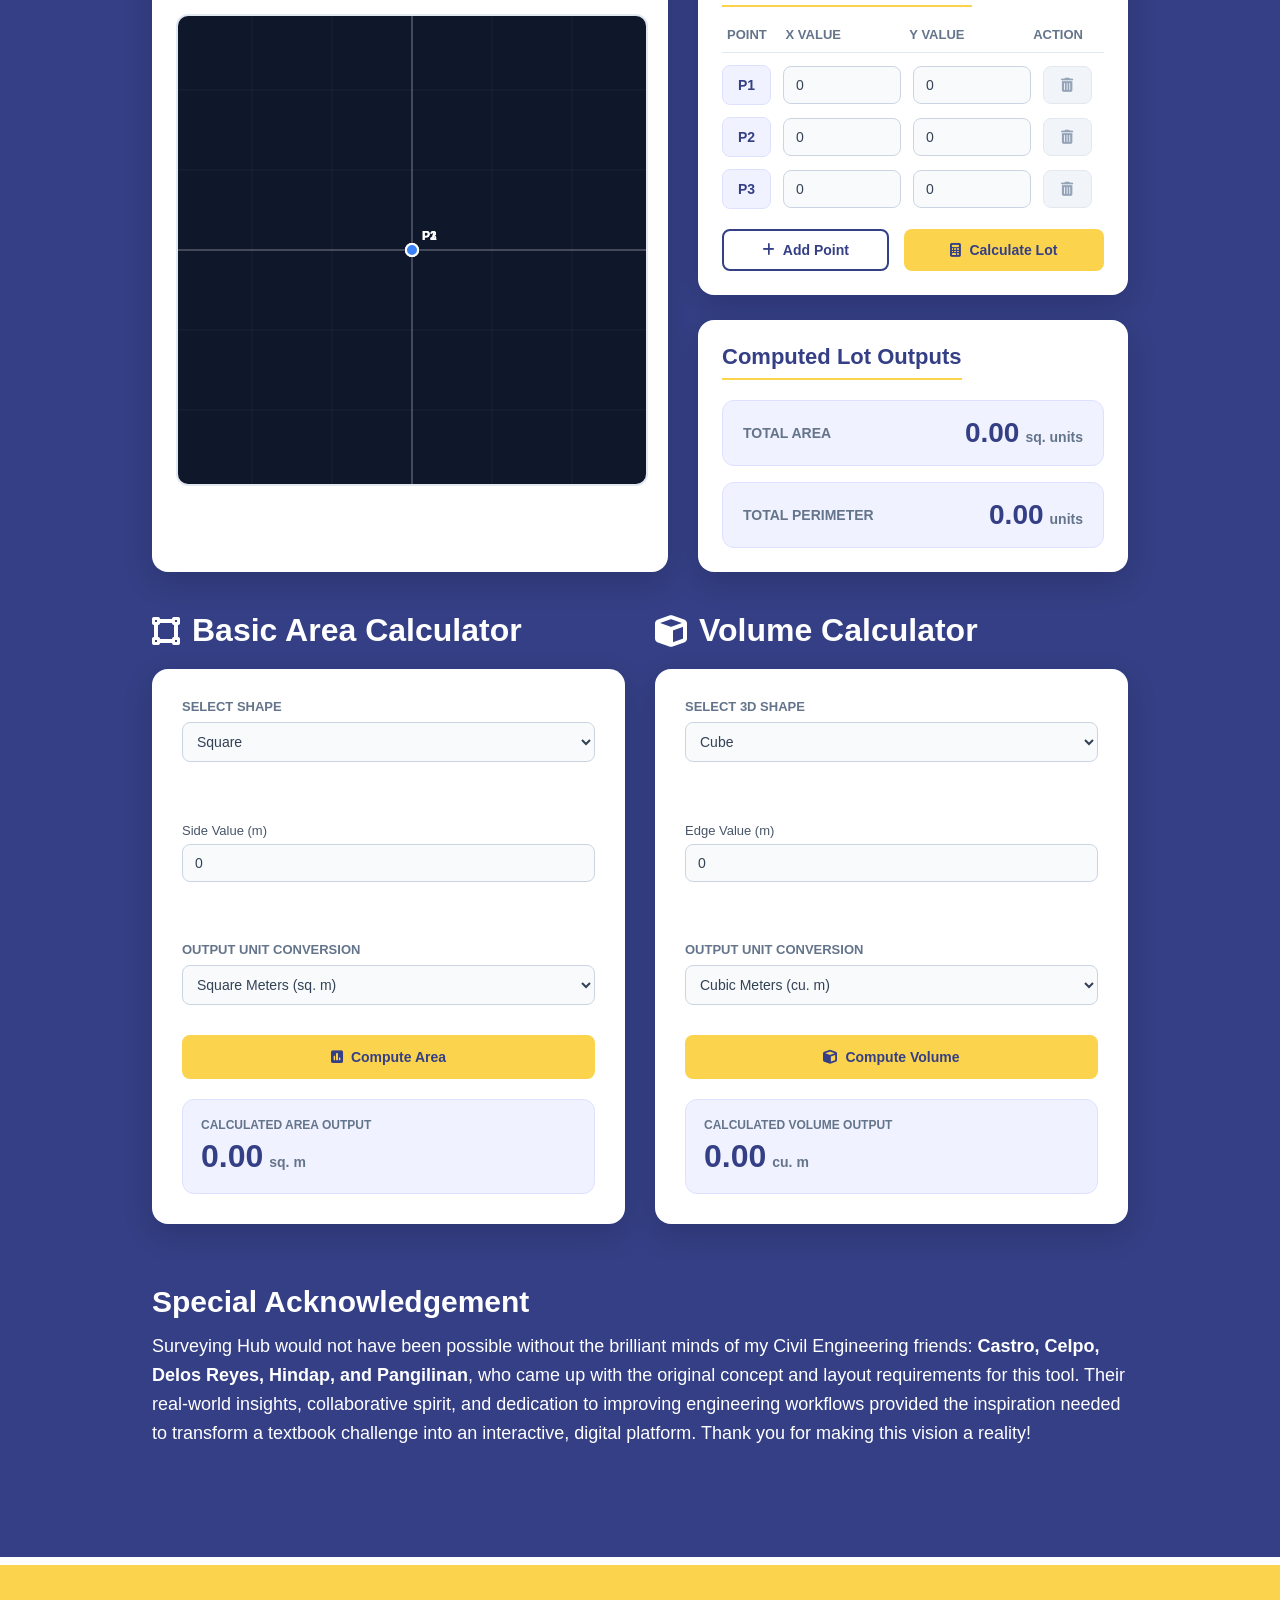
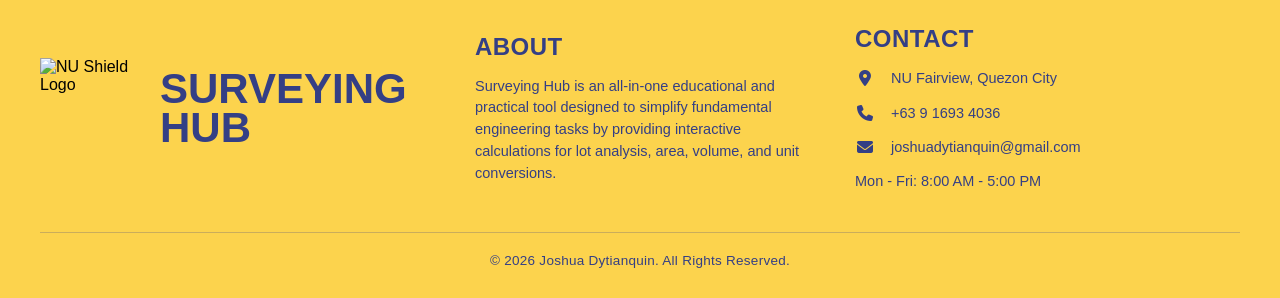
==== commit 40fd78a3: "Update index.html" ====
--- a/index.html
+++ b/index.html
@@ -126,20 +126,20 @@
                             <div id="coordinateContainer" class="coordinate-rows-container">
                                 <div class="coord-input-row">
                                     <span class="point-index">P1</span>
-                                    <input type="number" value="10" class="coord-field coord-x">
-                                    <input type="number" value="10" class="coord-field coord-y">
+                                    <input type="number" value="0" class="coord-field coord-x">
+                                    <input type="number" value="0" class="coord-field coord-y">
                                     <button type="button" class="delete-row-btn" disabled><i class="fa-solid fa-trash-can"></i></button>
                                 </div>
                                 <div class="coord-input-row">
                                     <span class="point-index">P2</span>
-                                    <input type="number" value="60" class="coord-field coord-x">
-                                    <input type="number" value="20" class="coord-field coord-y">
+                                    <input type="number" value="0" class="coord-field coord-x">
+                                    <input type="number" value="0" class="coord-field coord-y">
                                     <button type="button" class="delete-row-btn" disabled><i class="fa-solid fa-trash-can"></i></button>
                                 </div>
                                 <div class="coord-input-row">
                                     <span class="point-index">P3</span>
-                                    <input type="number" value="40" class="coord-field coord-x">
-                                    <input type="number" value="70" class="coord-field coord-y">
+                                    <input type="number" value="0" class="coord-field coord-x">
+                                    <input type="number" value="0" class="coord-field coord-y">
                                     <button type="button" class="delete-row-btn" disabled><i class="fa-solid fa-trash-can"></i></button>
                                 </div>
                             </div>
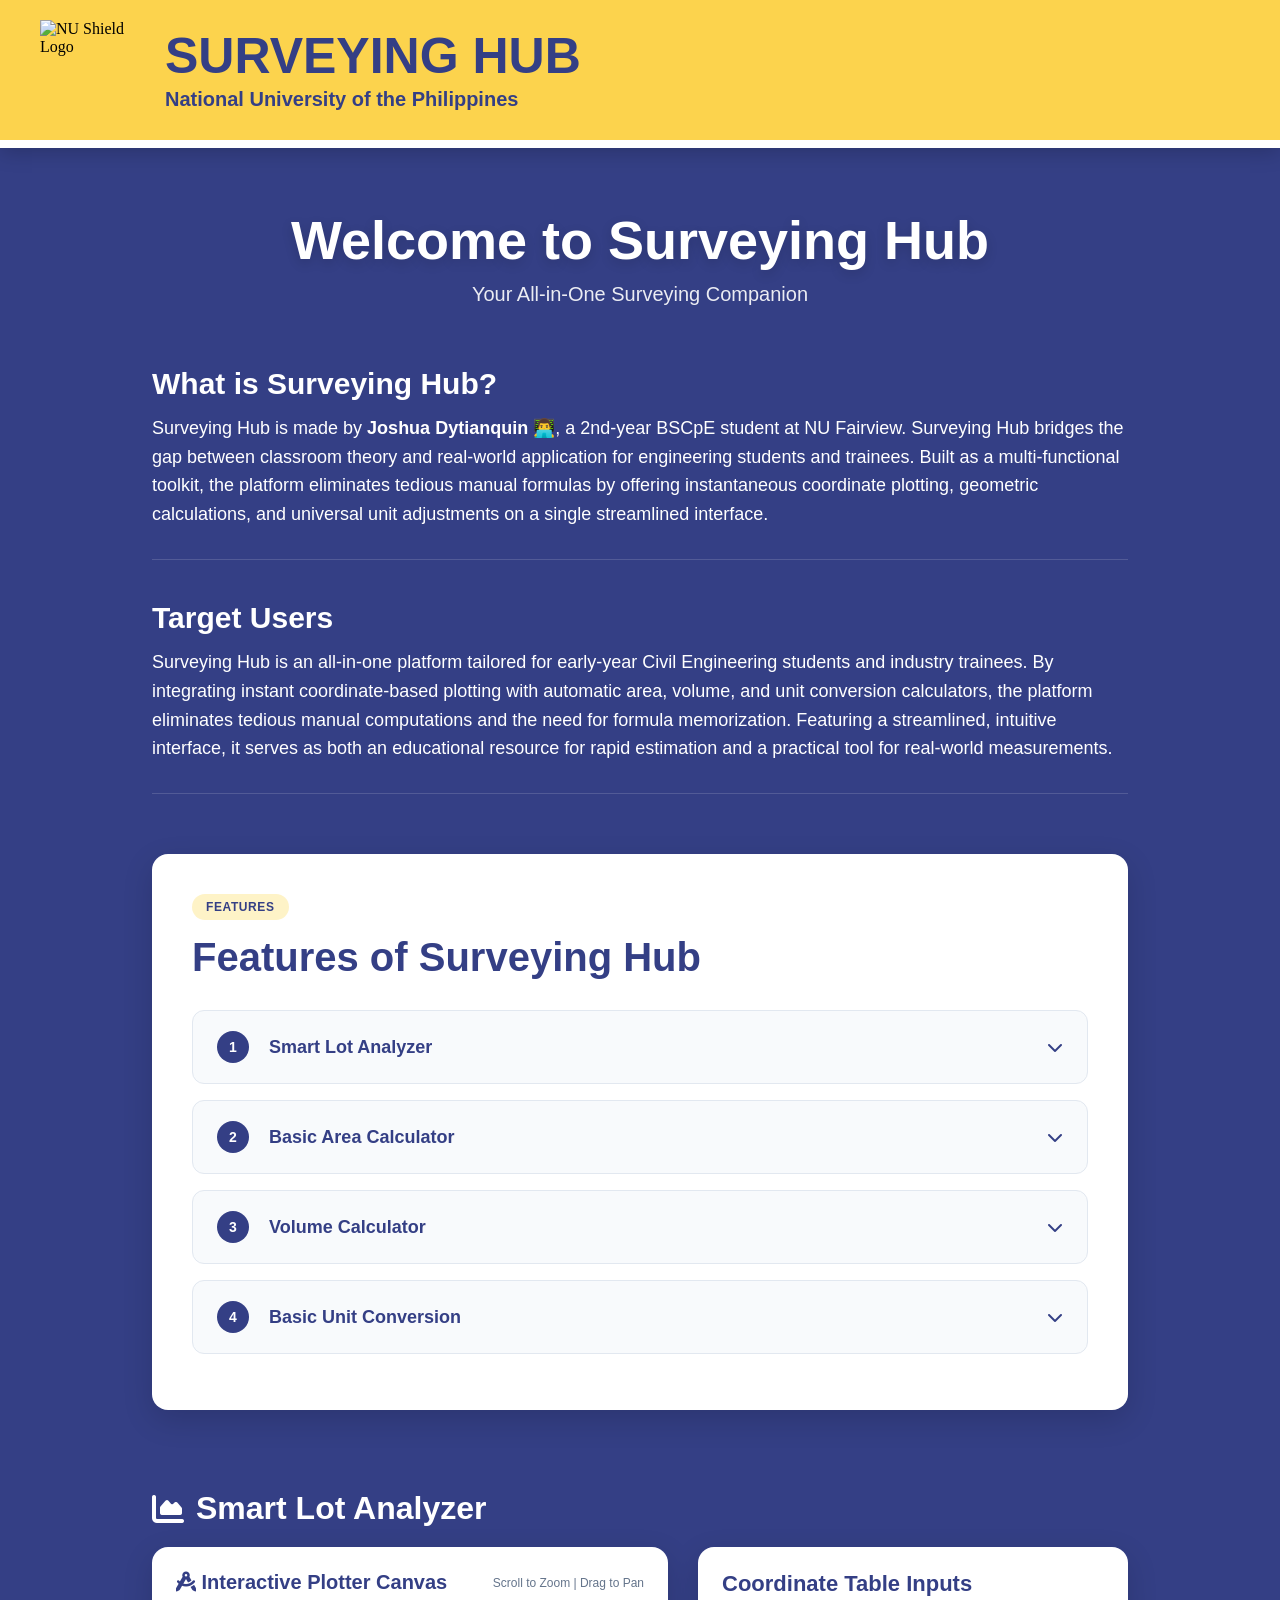
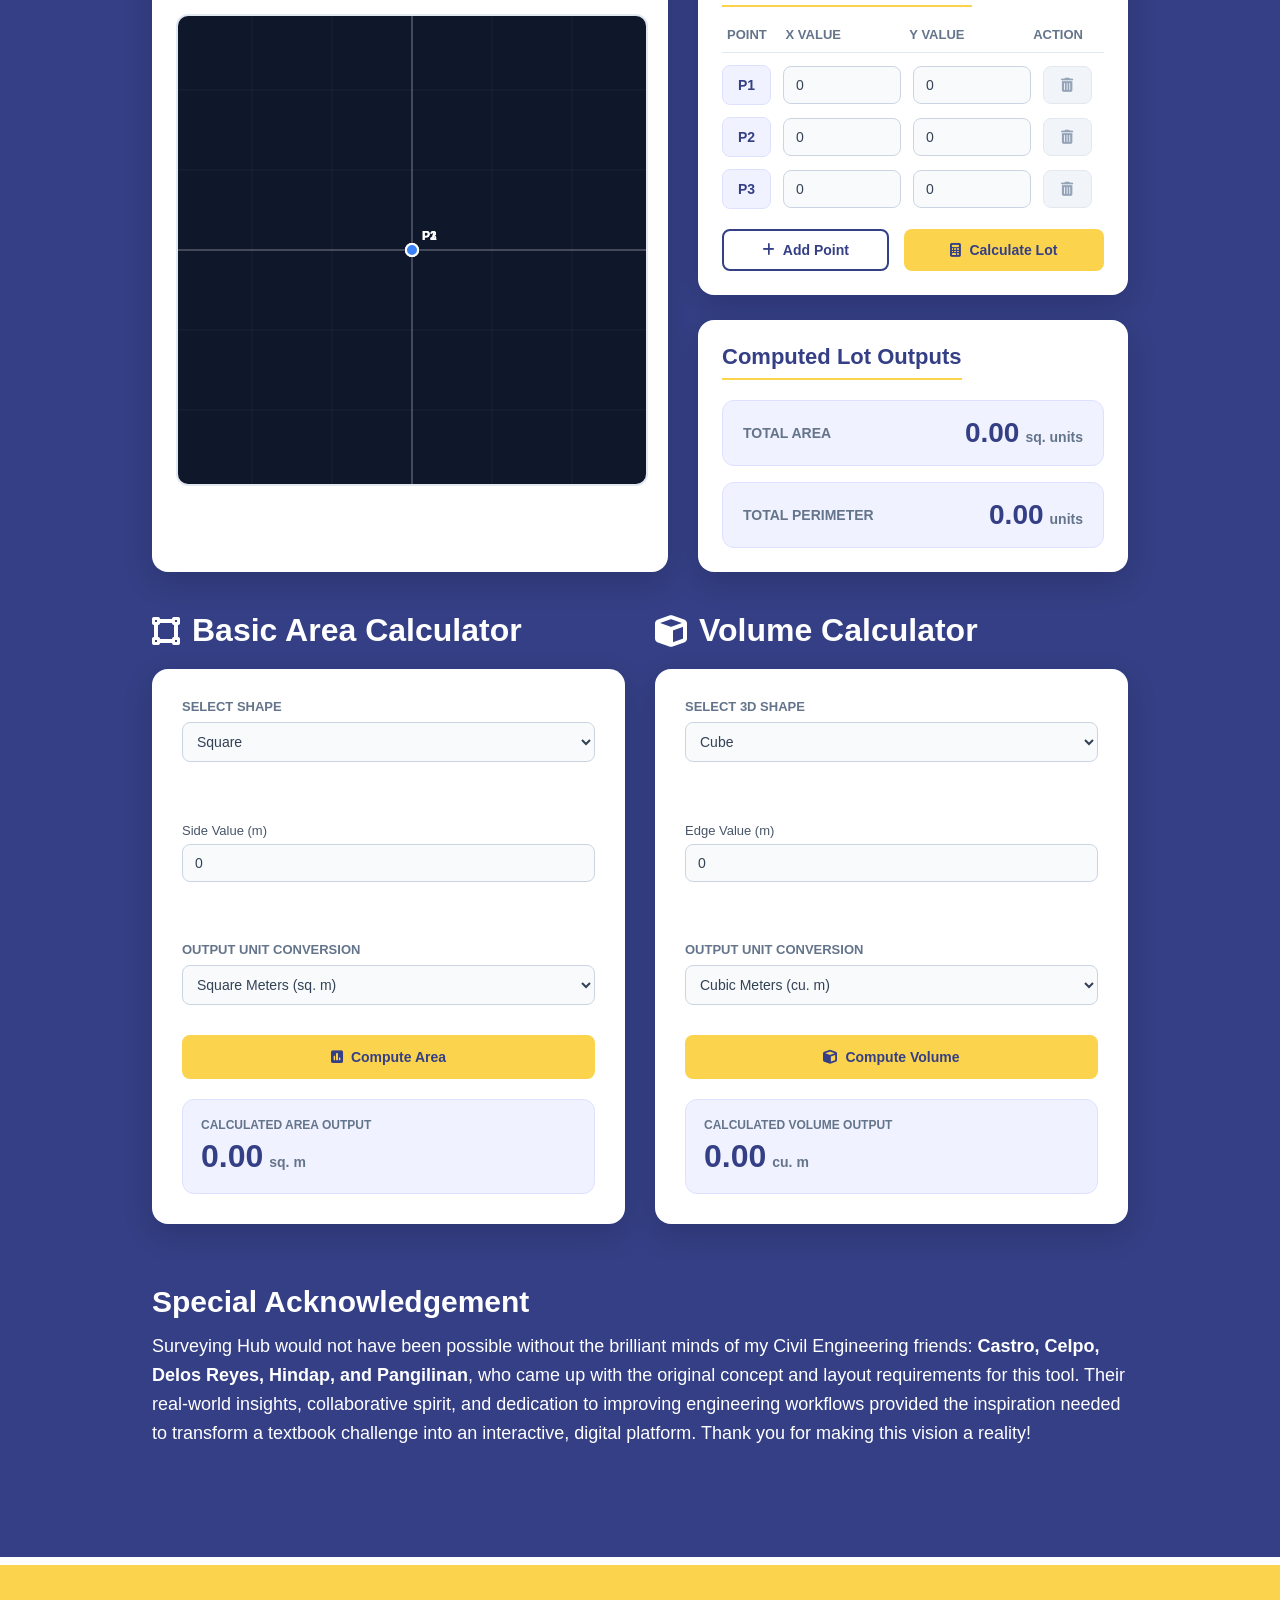
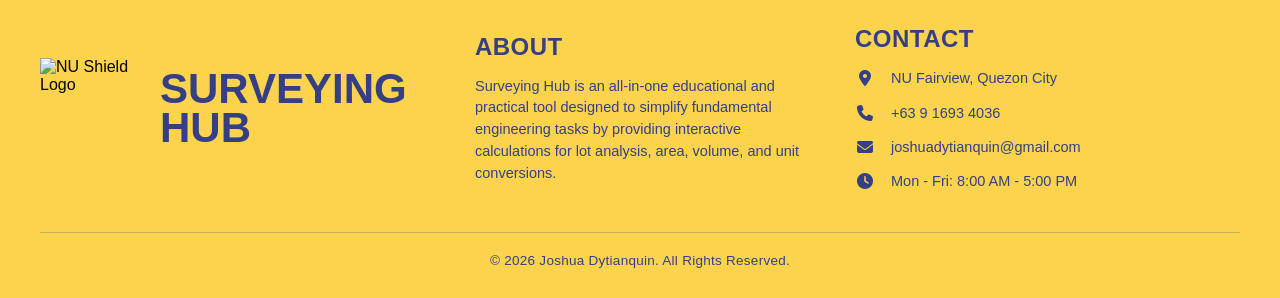
==== commit b7768b5c: "Update index.html" ====
--- a/index.html
+++ b/index.html
@@ -2,6 +2,8 @@
 <html lang="en">
 <head>
     <meta charset="UTF-8">
+    <meta name="author" description="Joshua Dytianquin">
+    <meta name="keyword" description="Surveying Hub">
     <meta name="viewport" content="width=device-width, initial-scale=1.0">
     <title>Surveying Hub</title>
     <link rel="stylesheet" href="https://cdnjs.cloudflare.com/ajax/libs/font-awesome/6.4.2/css/all.min.css">
@@ -298,6 +300,7 @@
                         <span>joshuadytianquin@gmail.com</span>
                     </li>
                     <li>
+                        <i class="fa-solid fa-clock"></i>
                         <span>Mon - Fri: 8:00 AM - 5:00 PM</span>
                     </li>
                 </ul>
